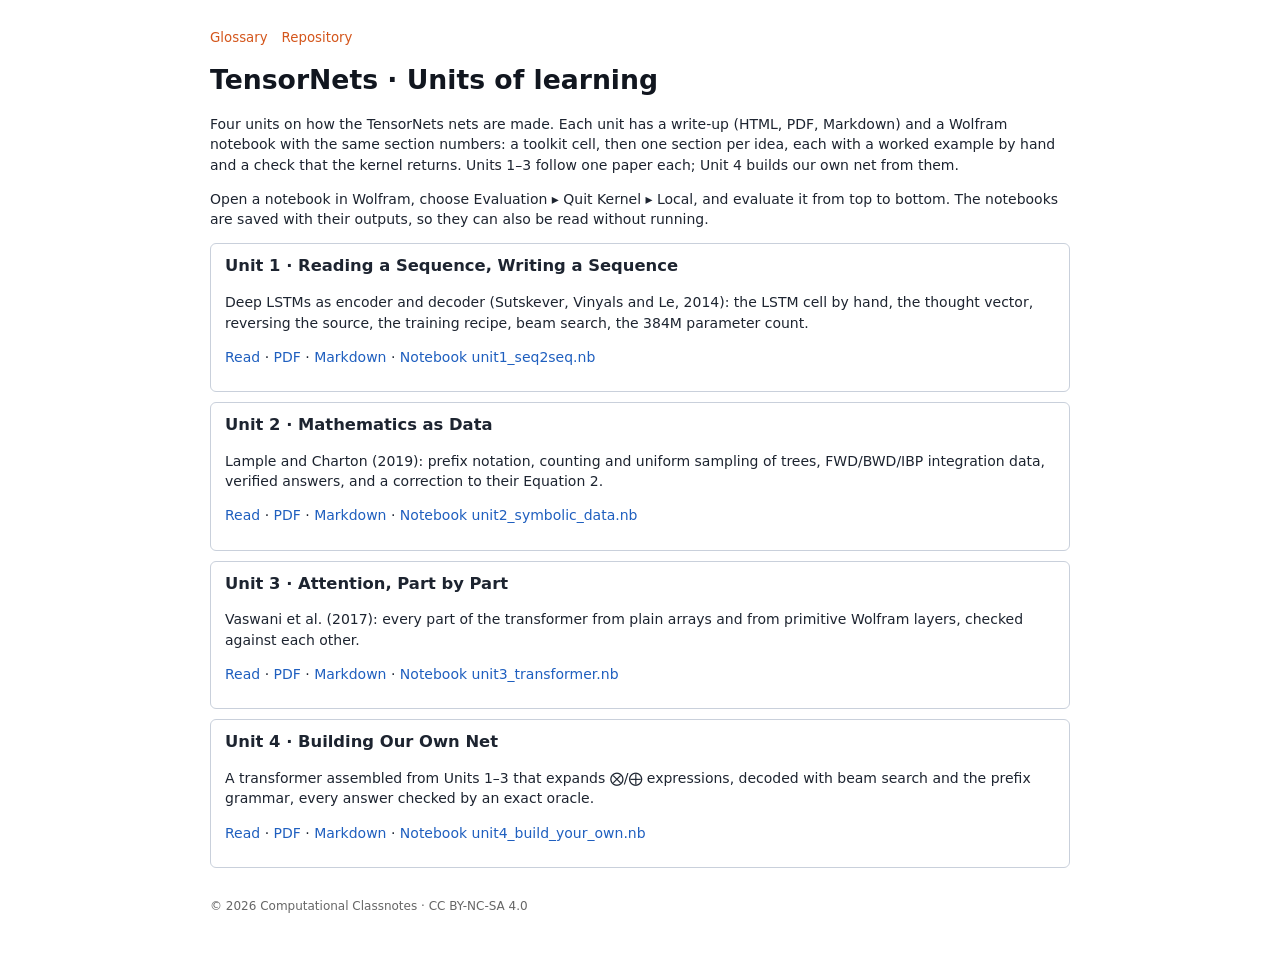
==== docs/units/index.html @ 023c6c26 "Units of learning 1-4: write-ups (md, HTML, PDF), notebooks with toolkit, worked-by-hand sections, n" ====
<!DOCTYPE html>
<html lang="en"><head><meta charset="utf-8"><meta name="viewport" content="width=device-width, initial-scale=1"><title>TensorNets · Units of learning — Computational Classnotes</title><style>@page { size: A4; margin: 20mm 18mm 22mm 18mm;
  @bottom-center { content: "© 2026 Computational Classnotes · CC BY-NC-SA 4.0"; } }
body { font-family: "DejaVu Sans", sans-serif; font-size: 10.5pt; line-height: 1.45; color: #1d2430; }
h1 { font-size: 20pt; margin: 0 0 4pt; color: #11161f; }
h2 { font-size: 13.5pt; margin: 18pt 0 6pt; padding-bottom: 3pt; border-bottom: 2px solid rgb(250,143,43); break-after: avoid; }
p, li { orphans: 3; widows: 3; }
code { font-family: "DejaVu Sans Mono", monospace; font-size: 9pt; }
table { border-collapse: collapse; width: 100%; font-size: 8.6pt; margin: 8pt 0; break-inside: auto; }
th, td { border: 1px solid #c9d0db; padding: 3pt 5pt; vertical-align: top; text-align: left; }
th { background: #eef1f6; }
tr { break-inside: avoid; }
img { max-width: 100%; max-height: 105mm; display: block; margin: 4pt auto; }
figure { margin: 6pt 0; }
figcaption { display: none; }
math { font-family: "Latin Modern Math", "STIX Two Math", serif; }
math[display="block"] { display: block; margin: 8pt 0; font-size: 11pt; }
a { color: #1f5fbf; text-decoration: none; }
hr { border: 0; border-top: 1px solid #c9d0db; margin: 16pt 0 8pt; }
table { break-inside: avoid; }
body{max-width:860px;margin:0 auto;padding:28px 22px 60px;background:#fff}
nav.wtop{font-size:10pt;margin-bottom:14px;display:flex;gap:14px;flex-wrap:wrap} nav.wtop a{color:rgb(212,86,28)}
dt{font-weight:bold;margin-top:10px} dd{margin:2px 0 6px 18px} dd .ex{color:#555} dd a{font-size:9pt}
.unit{border:1px solid #c9d0db;border-radius:6px;padding:10px 14px;margin:10px 0} .unit h3{margin:0 0 4px}</style></head><body><nav class="wtop"><a href="../glossary.html">Glossary</a><a href="https://github.com/lossofgenerality/tensor-algebra-nets">Repository</a></nav><h1>TensorNets · Units of learning</h1><p>Four units on how the TensorNets nets are made. Each unit has a write-up (HTML, PDF, Markdown) and a Wolfram notebook with the same section numbers: a toolkit cell, then one section per idea, each with a worked example by hand and a check that the kernel returns. Units 1–3 follow one paper each; Unit 4 builds our own net from them.</p><p>Open a notebook in Wolfram, choose Evaluation ▸ Quit Kernel ▸ Local, and evaluate it from top to bottom. The notebooks are saved with their outputs, so they can also be read without running.</p><div class="unit"><h3>Unit 1 · Reading a Sequence, Writing a Sequence</h3><p>Deep LSTMs as encoder and decoder (Sutskever, Vinyals and Le, 2014): the LSTM cell by hand, the thought vector, reversing the source, the training recipe, beam search, the 384M parameter count.</p><p><a href="01-seq2seq.html">Read</a> · <a href="01-seq2seq.pdf">PDF</a> · <a href="https://github.com/lossofgenerality/tensor-algebra-nets/blob/main/docs/units/01-seq2seq.md">Markdown</a> · <a href="https://github.com/lossofgenerality/tensor-algebra-nets/blob/main/unit1_seq2seq.nb">Notebook unit1_seq2seq.nb</a></p></div><div class="unit"><h3>Unit 2 · Mathematics as Data</h3><p>Lample and Charton (2019): prefix notation, counting and uniform sampling of trees, FWD/BWD/IBP integration data, verified answers, and a correction to their Equation 2.</p><p><a href="02-symbolic-data.html">Read</a> · <a href="02-symbolic-data.pdf">PDF</a> · <a href="https://github.com/lossofgenerality/tensor-algebra-nets/blob/main/docs/units/02-symbolic-data.md">Markdown</a> · <a href="https://github.com/lossofgenerality/tensor-algebra-nets/blob/main/unit2_symbolic_data.nb">Notebook unit2_symbolic_data.nb</a></p></div><div class="unit"><h3>Unit 3 · Attention, Part by Part</h3><p>Vaswani et al. (2017): every part of the transformer from plain arrays and from primitive Wolfram layers, checked against each other.</p><p><a href="03-transformer.html">Read</a> · <a href="03-transformer.pdf">PDF</a> · <a href="https://github.com/lossofgenerality/tensor-algebra-nets/blob/main/docs/units/03-transformer.md">Markdown</a> · <a href="https://github.com/lossofgenerality/tensor-algebra-nets/blob/main/unit3_transformer.nb">Notebook unit3_transformer.nb</a></p></div><div class="unit"><h3>Unit 4 · Building Our Own Net</h3><p>A transformer assembled from Units 1–3 that expands ⨂/⨁ expressions, decoded with beam search and the prefix grammar, every answer checked by an exact oracle.</p><p><a href="04-build-your-own.html">Read</a> · <a href="04-build-your-own.pdf">PDF</a> · <a href="https://github.com/lossofgenerality/tensor-algebra-nets/blob/main/docs/units/04-build-your-own.md">Markdown</a> · <a href="https://github.com/lossofgenerality/tensor-algebra-nets/blob/main/unit4_build_your_own.nb">Notebook unit4_build_your_own.nb</a></p></div><footer style="margin-top:30px;font-size:9pt;color:#666">© 2026 Computational Classnotes · CC BY-NC-SA 4.0</footer></body></html>
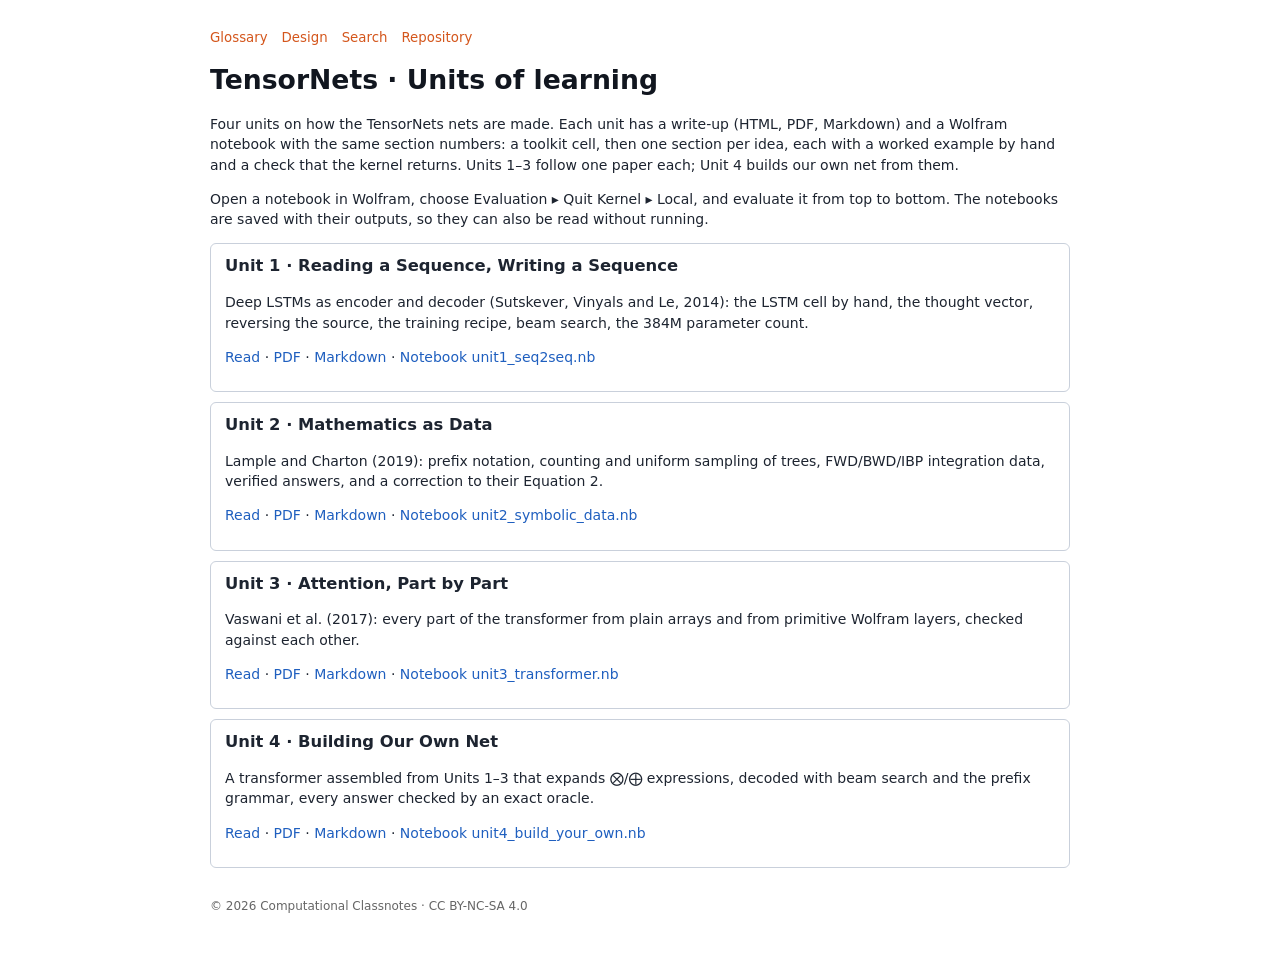
==== commit 77c67f1d: "Site structure as in the Laplacian repository: landing redirect, search page and index, design page," ====
--- a/docs/units/index.html
+++ b/docs/units/index.html
@@ -21,4 +21,4 @@
 body{max-width:860px;margin:0 auto;padding:28px 22px 60px;background:#fff}
 nav.wtop{font-size:10pt;margin-bottom:14px;display:flex;gap:14px;flex-wrap:wrap} nav.wtop a{color:rgb(212,86,28)}
 dt{font-weight:bold;margin-top:10px} dd{margin:2px 0 6px 18px} dd .ex{color:#555} dd a{font-size:9pt}
-.unit{border:1px solid #c9d0db;border-radius:6px;padding:10px 14px;margin:10px 0} .unit h3{margin:0 0 4px}</style></head><body><nav class="wtop"><a href="../glossary.html">Glossary</a><a href="https://github.com/lossofgenerality/tensor-algebra-nets">Repository</a></nav><h1>TensorNets · Units of learning</h1><p>Four units on how the TensorNets nets are made. Each unit has a write-up (HTML, PDF, Markdown) and a Wolfram notebook with the same section numbers: a toolkit cell, then one section per idea, each with a worked example by hand and a check that the kernel returns. Units 1–3 follow one paper each; Unit 4 builds our own net from them.</p><p>Open a notebook in Wolfram, choose Evaluation ▸ Quit Kernel ▸ Local, and evaluate it from top to bottom. The notebooks are saved with their outputs, so they can also be read without running.</p><div class="unit"><h3>Unit 1 · Reading a Sequence, Writing a Sequence</h3><p>Deep LSTMs as encoder and decoder (Sutskever, Vinyals and Le, 2014): the LSTM cell by hand, the thought vector, reversing the source, the training recipe, beam search, the 384M parameter count.</p><p><a href="01-seq2seq.html">Read</a> · <a href="01-seq2seq.pdf">PDF</a> · <a href="https://github.com/lossofgenerality/tensor-algebra-nets/blob/main/docs/units/01-seq2seq.md">Markdown</a> · <a href="https://github.com/lossofgenerality/tensor-algebra-nets/blob/main/unit1_seq2seq.nb">Notebook unit1_seq2seq.nb</a></p></div><div class="unit"><h3>Unit 2 · Mathematics as Data</h3><p>Lample and Charton (2019): prefix notation, counting and uniform sampling of trees, FWD/BWD/IBP integration data, verified answers, and a correction to their Equation 2.</p><p><a href="02-symbolic-data.html">Read</a> · <a href="02-symbolic-data.pdf">PDF</a> · <a href="https://github.com/lossofgenerality/tensor-algebra-nets/blob/main/docs/units/02-symbolic-data.md">Markdown</a> · <a href="https://github.com/lossofgenerality/tensor-algebra-nets/blob/main/unit2_symbolic_data.nb">Notebook unit2_symbolic_data.nb</a></p></div><div class="unit"><h3>Unit 3 · Attention, Part by Part</h3><p>Vaswani et al. (2017): every part of the transformer from plain arrays and from primitive Wolfram layers, checked against each other.</p><p><a href="03-transformer.html">Read</a> · <a href="03-transformer.pdf">PDF</a> · <a href="https://github.com/lossofgenerality/tensor-algebra-nets/blob/main/docs/units/03-transformer.md">Markdown</a> · <a href="https://github.com/lossofgenerality/tensor-algebra-nets/blob/main/unit3_transformer.nb">Notebook unit3_transformer.nb</a></p></div><div class="unit"><h3>Unit 4 · Building Our Own Net</h3><p>A transformer assembled from Units 1–3 that expands ⨂/⨁ expressions, decoded with beam search and the prefix grammar, every answer checked by an exact oracle.</p><p><a href="04-build-your-own.html">Read</a> · <a href="04-build-your-own.pdf">PDF</a> · <a href="https://github.com/lossofgenerality/tensor-algebra-nets/blob/main/docs/units/04-build-your-own.md">Markdown</a> · <a href="https://github.com/lossofgenerality/tensor-algebra-nets/blob/main/unit4_build_your_own.nb">Notebook unit4_build_your_own.nb</a></p></div><footer style="margin-top:30px;font-size:9pt;color:#666">© 2026 Computational Classnotes · CC BY-NC-SA 4.0</footer></body></html>
+.unit{border:1px solid #c9d0db;border-radius:6px;padding:10px 14px;margin:10px 0} .unit h3{margin:0 0 4px}</style></head><body><nav class="wtop"><a href="../glossary.html">Glossary</a><a href="../design.html">Design</a><a href="../../search.html">Search</a><a href="https://github.com/lossofgenerality/tensor-algebra-nets">Repository</a></nav><h1>TensorNets · Units of learning</h1><p>Four units on how the TensorNets nets are made. Each unit has a write-up (HTML, PDF, Markdown) and a Wolfram notebook with the same section numbers: a toolkit cell, then one section per idea, each with a worked example by hand and a check that the kernel returns. Units 1–3 follow one paper each; Unit 4 builds our own net from them.</p><p>Open a notebook in Wolfram, choose Evaluation ▸ Quit Kernel ▸ Local, and evaluate it from top to bottom. The notebooks are saved with their outputs, so they can also be read without running.</p><div class="unit"><h3>Unit 1 · Reading a Sequence, Writing a Sequence</h3><p>Deep LSTMs as encoder and decoder (Sutskever, Vinyals and Le, 2014): the LSTM cell by hand, the thought vector, reversing the source, the training recipe, beam search, the 384M parameter count.</p><p><a href="01-seq2seq.html">Read</a> · <a href="01-seq2seq.pdf">PDF</a> · <a href="https://github.com/lossofgenerality/tensor-algebra-nets/blob/main/docs/units/01-seq2seq.md">Markdown</a> · <a href="https://github.com/lossofgenerality/tensor-algebra-nets/blob/main/unit1_seq2seq.nb">Notebook unit1_seq2seq.nb</a></p></div><div class="unit"><h3>Unit 2 · Mathematics as Data</h3><p>Lample and Charton (2019): prefix notation, counting and uniform sampling of trees, FWD/BWD/IBP integration data, verified answers, and a correction to their Equation 2.</p><p><a href="02-symbolic-data.html">Read</a> · <a href="02-symbolic-data.pdf">PDF</a> · <a href="https://github.com/lossofgenerality/tensor-algebra-nets/blob/main/docs/units/02-symbolic-data.md">Markdown</a> · <a href="https://github.com/lossofgenerality/tensor-algebra-nets/blob/main/unit2_symbolic_data.nb">Notebook unit2_symbolic_data.nb</a></p></div><div class="unit"><h3>Unit 3 · Attention, Part by Part</h3><p>Vaswani et al. (2017): every part of the transformer from plain arrays and from primitive Wolfram layers, checked against each other.</p><p><a href="03-transformer.html">Read</a> · <a href="03-transformer.pdf">PDF</a> · <a href="https://github.com/lossofgenerality/tensor-algebra-nets/blob/main/docs/units/03-transformer.md">Markdown</a> · <a href="https://github.com/lossofgenerality/tensor-algebra-nets/blob/main/unit3_transformer.nb">Notebook unit3_transformer.nb</a></p></div><div class="unit"><h3>Unit 4 · Building Our Own Net</h3><p>A transformer assembled from Units 1–3 that expands ⨂/⨁ expressions, decoded with beam search and the prefix grammar, every answer checked by an exact oracle.</p><p><a href="04-build-your-own.html">Read</a> · <a href="04-build-your-own.pdf">PDF</a> · <a href="https://github.com/lossofgenerality/tensor-algebra-nets/blob/main/docs/units/04-build-your-own.md">Markdown</a> · <a href="https://github.com/lossofgenerality/tensor-algebra-nets/blob/main/unit4_build_your_own.nb">Notebook unit4_build_your_own.nb</a></p></div><footer style="margin-top:30px;font-size:9pt;color:#666">© 2026 Computational Classnotes · CC BY-NC-SA 4.0</footer></body></html>
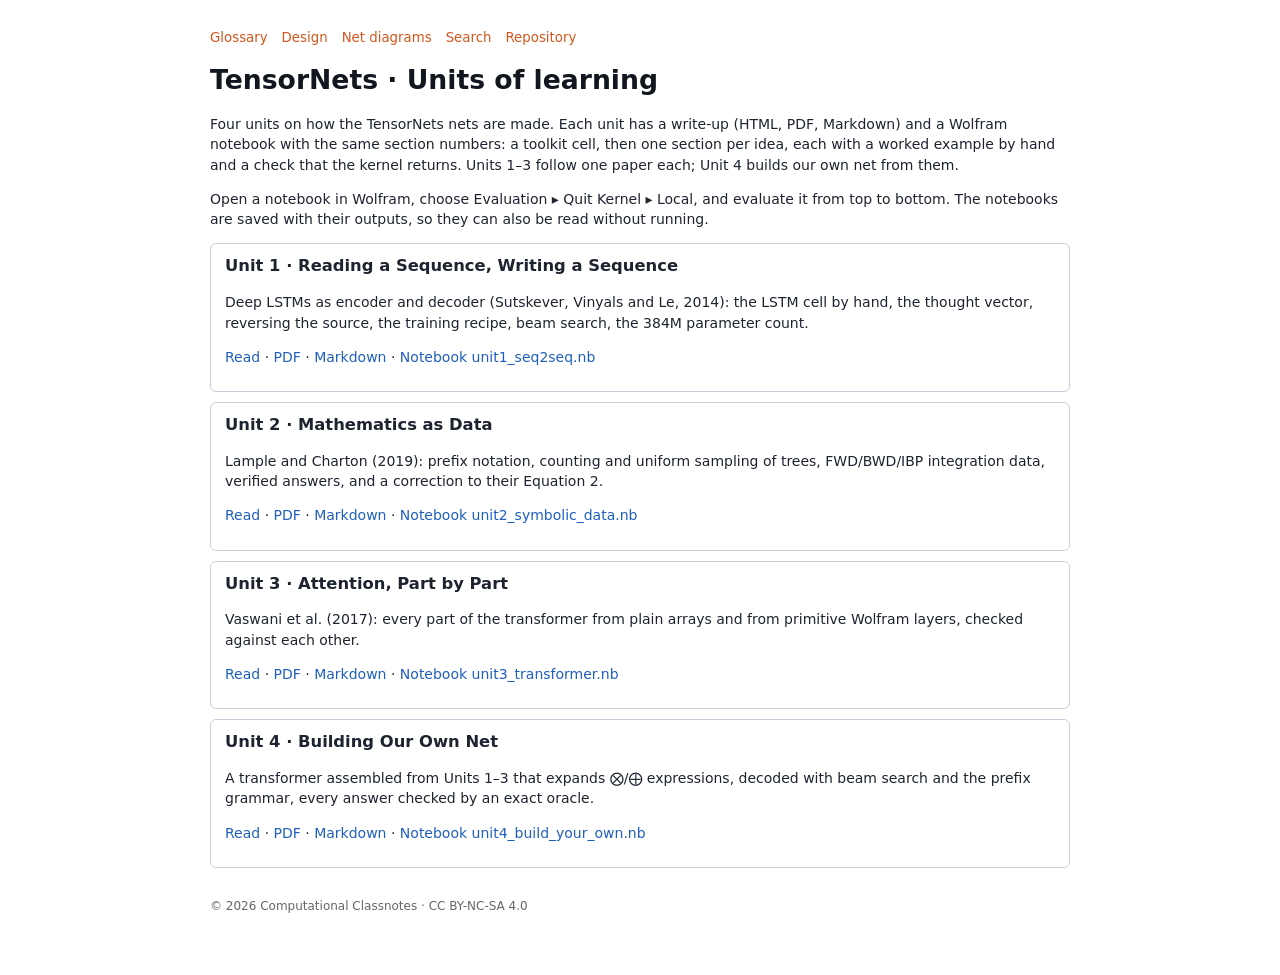
==== commit 321eabad: "Net diagrams: the CCN Net Diagrams editor, shown live from ccn-agent-free-form-language, with a link" ====
--- a/docs/units/index.html
+++ b/docs/units/index.html
@@ -21,4 +21,4 @@
 body{max-width:860px;margin:0 auto;padding:28px 22px 60px;background:#fff}
 nav.wtop{font-size:10pt;margin-bottom:14px;display:flex;gap:14px;flex-wrap:wrap} nav.wtop a{color:rgb(212,86,28)}
 dt{font-weight:bold;margin-top:10px} dd{margin:2px 0 6px 18px} dd .ex{color:#555} dd a{font-size:9pt}
-.unit{border:1px solid #c9d0db;border-radius:6px;padding:10px 14px;margin:10px 0} .unit h3{margin:0 0 4px}</style></head><body><nav class="wtop"><a href="../glossary.html">Glossary</a><a href="../design.html">Design</a><a href="../../search.html">Search</a><a href="https://github.com/lossofgenerality/tensor-algebra-nets">Repository</a></nav><h1>TensorNets · Units of learning</h1><p>Four units on how the TensorNets nets are made. Each unit has a write-up (HTML, PDF, Markdown) and a Wolfram notebook with the same section numbers: a toolkit cell, then one section per idea, each with a worked example by hand and a check that the kernel returns. Units 1–3 follow one paper each; Unit 4 builds our own net from them.</p><p>Open a notebook in Wolfram, choose Evaluation ▸ Quit Kernel ▸ Local, and evaluate it from top to bottom. The notebooks are saved with their outputs, so they can also be read without running.</p><div class="unit"><h3>Unit 1 · Reading a Sequence, Writing a Sequence</h3><p>Deep LSTMs as encoder and decoder (Sutskever, Vinyals and Le, 2014): the LSTM cell by hand, the thought vector, reversing the source, the training recipe, beam search, the 384M parameter count.</p><p><a href="01-seq2seq.html">Read</a> · <a href="01-seq2seq.pdf">PDF</a> · <a href="https://github.com/lossofgenerality/tensor-algebra-nets/blob/main/docs/units/01-seq2seq.md">Markdown</a> · <a href="https://github.com/lossofgenerality/tensor-algebra-nets/blob/main/unit1_seq2seq.nb">Notebook unit1_seq2seq.nb</a></p></div><div class="unit"><h3>Unit 2 · Mathematics as Data</h3><p>Lample and Charton (2019): prefix notation, counting and uniform sampling of trees, FWD/BWD/IBP integration data, verified answers, and a correction to their Equation 2.</p><p><a href="02-symbolic-data.html">Read</a> · <a href="02-symbolic-data.pdf">PDF</a> · <a href="https://github.com/lossofgenerality/tensor-algebra-nets/blob/main/docs/units/02-symbolic-data.md">Markdown</a> · <a href="https://github.com/lossofgenerality/tensor-algebra-nets/blob/main/unit2_symbolic_data.nb">Notebook unit2_symbolic_data.nb</a></p></div><div class="unit"><h3>Unit 3 · Attention, Part by Part</h3><p>Vaswani et al. (2017): every part of the transformer from plain arrays and from primitive Wolfram layers, checked against each other.</p><p><a href="03-transformer.html">Read</a> · <a href="03-transformer.pdf">PDF</a> · <a href="https://github.com/lossofgenerality/tensor-algebra-nets/blob/main/docs/units/03-transformer.md">Markdown</a> · <a href="https://github.com/lossofgenerality/tensor-algebra-nets/blob/main/unit3_transformer.nb">Notebook unit3_transformer.nb</a></p></div><div class="unit"><h3>Unit 4 · Building Our Own Net</h3><p>A transformer assembled from Units 1–3 that expands ⨂/⨁ expressions, decoded with beam search and the prefix grammar, every answer checked by an exact oracle.</p><p><a href="04-build-your-own.html">Read</a> · <a href="04-build-your-own.pdf">PDF</a> · <a href="https://github.com/lossofgenerality/tensor-algebra-nets/blob/main/docs/units/04-build-your-own.md">Markdown</a> · <a href="https://github.com/lossofgenerality/tensor-algebra-nets/blob/main/unit4_build_your_own.nb">Notebook unit4_build_your_own.nb</a></p></div><footer style="margin-top:30px;font-size:9pt;color:#666">© 2026 Computational Classnotes · CC BY-NC-SA 4.0</footer></body></html>
+.unit{border:1px solid #c9d0db;border-radius:6px;padding:10px 14px;margin:10px 0} .unit h3{margin:0 0 4px}</style></head><body><nav class="wtop"><a href="../glossary.html">Glossary</a><a href="../design.html">Design</a><a href="../net-diagrams.html">Net diagrams</a><a href="../../search.html">Search</a><a href="https://github.com/lossofgenerality/tensor-algebra-nets">Repository</a></nav><h1>TensorNets · Units of learning</h1><p>Four units on how the TensorNets nets are made. Each unit has a write-up (HTML, PDF, Markdown) and a Wolfram notebook with the same section numbers: a toolkit cell, then one section per idea, each with a worked example by hand and a check that the kernel returns. Units 1–3 follow one paper each; Unit 4 builds our own net from them.</p><p>Open a notebook in Wolfram, choose Evaluation ▸ Quit Kernel ▸ Local, and evaluate it from top to bottom. The notebooks are saved with their outputs, so they can also be read without running.</p><div class="unit"><h3>Unit 1 · Reading a Sequence, Writing a Sequence</h3><p>Deep LSTMs as encoder and decoder (Sutskever, Vinyals and Le, 2014): the LSTM cell by hand, the thought vector, reversing the source, the training recipe, beam search, the 384M parameter count.</p><p><a href="01-seq2seq.html">Read</a> · <a href="01-seq2seq.pdf">PDF</a> · <a href="https://github.com/lossofgenerality/tensor-algebra-nets/blob/main/docs/units/01-seq2seq.md">Markdown</a> · <a href="https://github.com/lossofgenerality/tensor-algebra-nets/blob/main/unit1_seq2seq.nb">Notebook unit1_seq2seq.nb</a></p></div><div class="unit"><h3>Unit 2 · Mathematics as Data</h3><p>Lample and Charton (2019): prefix notation, counting and uniform sampling of trees, FWD/BWD/IBP integration data, verified answers, and a correction to their Equation 2.</p><p><a href="02-symbolic-data.html">Read</a> · <a href="02-symbolic-data.pdf">PDF</a> · <a href="https://github.com/lossofgenerality/tensor-algebra-nets/blob/main/docs/units/02-symbolic-data.md">Markdown</a> · <a href="https://github.com/lossofgenerality/tensor-algebra-nets/blob/main/unit2_symbolic_data.nb">Notebook unit2_symbolic_data.nb</a></p></div><div class="unit"><h3>Unit 3 · Attention, Part by Part</h3><p>Vaswani et al. (2017): every part of the transformer from plain arrays and from primitive Wolfram layers, checked against each other.</p><p><a href="03-transformer.html">Read</a> · <a href="03-transformer.pdf">PDF</a> · <a href="https://github.com/lossofgenerality/tensor-algebra-nets/blob/main/docs/units/03-transformer.md">Markdown</a> · <a href="https://github.com/lossofgenerality/tensor-algebra-nets/blob/main/unit3_transformer.nb">Notebook unit3_transformer.nb</a></p></div><div class="unit"><h3>Unit 4 · Building Our Own Net</h3><p>A transformer assembled from Units 1–3 that expands ⨂/⨁ expressions, decoded with beam search and the prefix grammar, every answer checked by an exact oracle.</p><p><a href="04-build-your-own.html">Read</a> · <a href="04-build-your-own.pdf">PDF</a> · <a href="https://github.com/lossofgenerality/tensor-algebra-nets/blob/main/docs/units/04-build-your-own.md">Markdown</a> · <a href="https://github.com/lossofgenerality/tensor-algebra-nets/blob/main/unit4_build_your_own.nb">Notebook unit4_build_your_own.nb</a></p></div><footer style="margin-top:30px;font-size:9pt;color:#666">© 2026 Computational Classnotes · CC BY-NC-SA 4.0</footer></body></html>
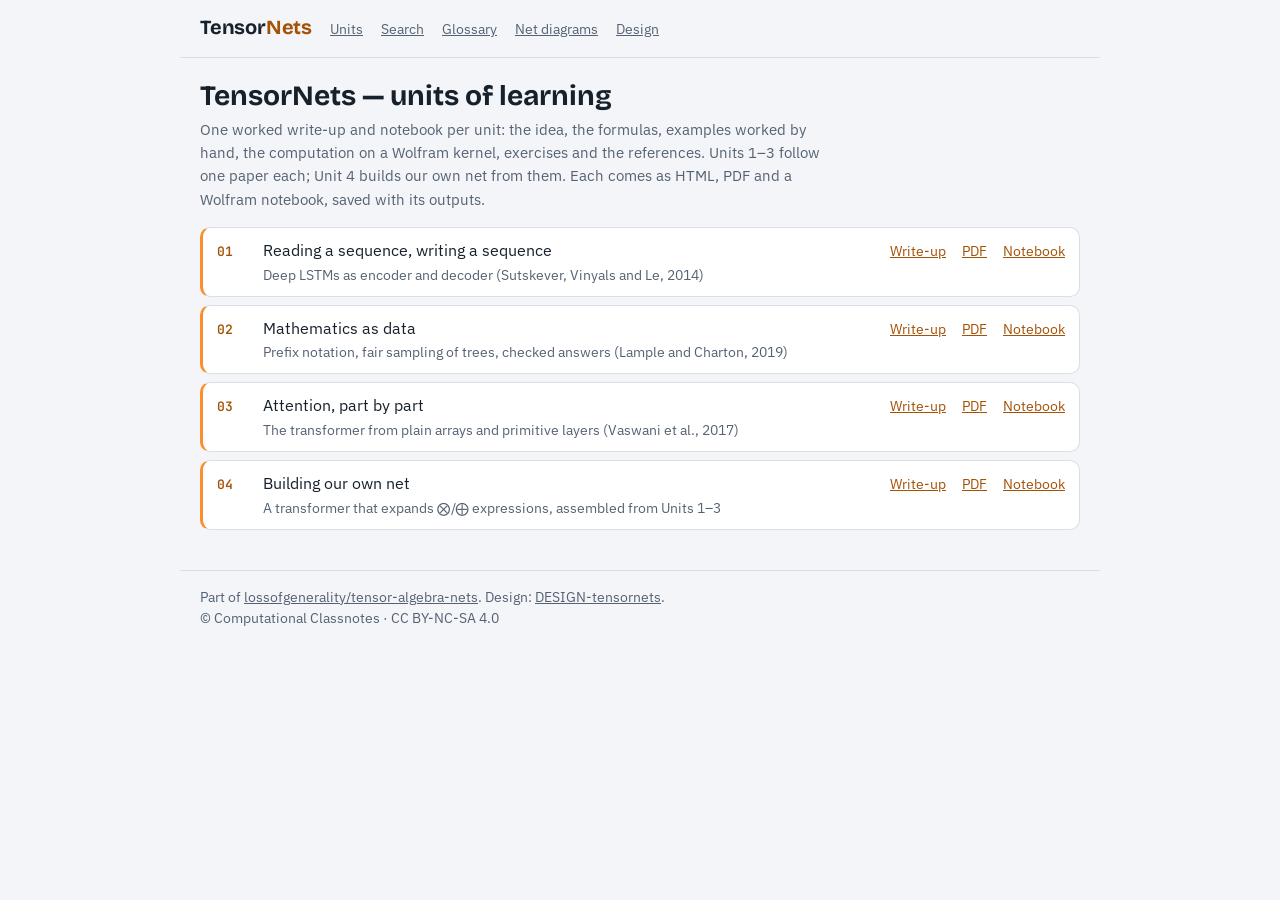
==== commit 8dd4ebbe: "Site pages in the Laplacian style: CCN tokens, top bar, numbered unit list, glossary cards with sect" ====
--- a/docs/units/index.html
+++ b/docs/units/index.html
@@ -1,24 +1,25 @@
 <!DOCTYPE html>
-<html lang="en"><head><meta charset="utf-8"><meta name="viewport" content="width=device-width, initial-scale=1"><title>TensorNets · Units of learning — Computational Classnotes</title><style>@page { size: A4; margin: 20mm 18mm 22mm 18mm;
-  @bottom-center { content: "© 2026 Computational Classnotes · CC BY-NC-SA 4.0"; } }
-body { font-family: "DejaVu Sans", sans-serif; font-size: 10.5pt; line-height: 1.45; color: #1d2430; }
-h1 { font-size: 20pt; margin: 0 0 4pt; color: #11161f; }
-h2 { font-size: 13.5pt; margin: 18pt 0 6pt; padding-bottom: 3pt; border-bottom: 2px solid rgb(250,143,43); break-after: avoid; }
-p, li { orphans: 3; widows: 3; }
-code { font-family: "DejaVu Sans Mono", monospace; font-size: 9pt; }
-table { border-collapse: collapse; width: 100%; font-size: 8.6pt; margin: 8pt 0; break-inside: auto; }
-th, td { border: 1px solid #c9d0db; padding: 3pt 5pt; vertical-align: top; text-align: left; }
-th { background: #eef1f6; }
-tr { break-inside: avoid; }
-img { max-width: 100%; max-height: 105mm; display: block; margin: 4pt auto; }
-figure { margin: 6pt 0; }
-figcaption { display: none; }
-math { font-family: "Latin Modern Math", "STIX Two Math", serif; }
-math[display="block"] { display: block; margin: 8pt 0; font-size: 11pt; }
-a { color: #1f5fbf; text-decoration: none; }
-hr { border: 0; border-top: 1px solid #c9d0db; margin: 16pt 0 8pt; }
-table { break-inside: avoid; }
-body{max-width:860px;margin:0 auto;padding:28px 22px 60px;background:#fff}
-nav.wtop{font-size:10pt;margin-bottom:14px;display:flex;gap:14px;flex-wrap:wrap} nav.wtop a{color:rgb(212,86,28)}
-dt{font-weight:bold;margin-top:10px} dd{margin:2px 0 6px 18px} dd .ex{color:#555} dd a{font-size:9pt}
-.unit{border:1px solid #c9d0db;border-radius:6px;padding:10px 14px;margin:10px 0} .unit h3{margin:0 0 4px}</style></head><body><nav class="wtop"><a href="../glossary.html">Glossary</a><a href="../design.html">Design</a><a href="../net-diagrams.html">Net diagrams</a><a href="../../search.html">Search</a><a href="https://github.com/lossofgenerality/tensor-algebra-nets">Repository</a></nav><h1>TensorNets · Units of learning</h1><p>Four units on how the TensorNets nets are made. Each unit has a write-up (HTML, PDF, Markdown) and a Wolfram notebook with the same section numbers: a toolkit cell, then one section per idea, each with a worked example by hand and a check that the kernel returns. Units 1–3 follow one paper each; Unit 4 builds our own net from them.</p><p>Open a notebook in Wolfram, choose Evaluation ▸ Quit Kernel ▸ Local, and evaluate it from top to bottom. The notebooks are saved with their outputs, so they can also be read without running.</p><div class="unit"><h3>Unit 1 · Reading a Sequence, Writing a Sequence</h3><p>Deep LSTMs as encoder and decoder (Sutskever, Vinyals and Le, 2014): the LSTM cell by hand, the thought vector, reversing the source, the training recipe, beam search, the 384M parameter count.</p><p><a href="01-seq2seq.html">Read</a> · <a href="01-seq2seq.pdf">PDF</a> · <a href="https://github.com/lossofgenerality/tensor-algebra-nets/blob/main/docs/units/01-seq2seq.md">Markdown</a> · <a href="https://github.com/lossofgenerality/tensor-algebra-nets/blob/main/unit1_seq2seq.nb">Notebook unit1_seq2seq.nb</a></p></div><div class="unit"><h3>Unit 2 · Mathematics as Data</h3><p>Lample and Charton (2019): prefix notation, counting and uniform sampling of trees, FWD/BWD/IBP integration data, verified answers, and a correction to their Equation 2.</p><p><a href="02-symbolic-data.html">Read</a> · <a href="02-symbolic-data.pdf">PDF</a> · <a href="https://github.com/lossofgenerality/tensor-algebra-nets/blob/main/docs/units/02-symbolic-data.md">Markdown</a> · <a href="https://github.com/lossofgenerality/tensor-algebra-nets/blob/main/unit2_symbolic_data.nb">Notebook unit2_symbolic_data.nb</a></p></div><div class="unit"><h3>Unit 3 · Attention, Part by Part</h3><p>Vaswani et al. (2017): every part of the transformer from plain arrays and from primitive Wolfram layers, checked against each other.</p><p><a href="03-transformer.html">Read</a> · <a href="03-transformer.pdf">PDF</a> · <a href="https://github.com/lossofgenerality/tensor-algebra-nets/blob/main/docs/units/03-transformer.md">Markdown</a> · <a href="https://github.com/lossofgenerality/tensor-algebra-nets/blob/main/unit3_transformer.nb">Notebook unit3_transformer.nb</a></p></div><div class="unit"><h3>Unit 4 · Building Our Own Net</h3><p>A transformer assembled from Units 1–3 that expands ⨂/⨁ expressions, decoded with beam search and the prefix grammar, every answer checked by an exact oracle.</p><p><a href="04-build-your-own.html">Read</a> · <a href="04-build-your-own.pdf">PDF</a> · <a href="https://github.com/lossofgenerality/tensor-algebra-nets/blob/main/docs/units/04-build-your-own.md">Markdown</a> · <a href="https://github.com/lossofgenerality/tensor-algebra-nets/blob/main/unit4_build_your_own.nb">Notebook unit4_build_your_own.nb</a></p></div><footer style="margin-top:30px;font-size:9pt;color:#666">© 2026 Computational Classnotes · CC BY-NC-SA 4.0</footer></body></html>
+<html lang="en"><head><meta charset="utf-8"><meta name="viewport" content="width=device-width, initial-scale=1">
+<title>TensorNets — units of learning · Computational Classnotes</title>
+<link rel="stylesheet" href="../../brand/ccn-tokens.css">
+<style>
+*{box-sizing:border-box} body{margin:0;background:var(--ccn-page);color:var(--ccn-ink);font:16px/1.55 var(--ccn-f-body)}
+.top{display:flex;flex-wrap:wrap;gap:6px 18px;align-items:baseline;max-width:920px;margin:0 auto;padding:16px 20px;border-bottom:1px solid var(--ccn-line)}
+.wm{font:700 20px/1.1 var(--ccn-f-display);letter-spacing:-.01em;white-space:nowrap;color:inherit;text-decoration:none} .wm b{color:var(--ccn-orange-ink)}
+.top a.l{color:var(--ccn-soft);font-size:14px} .top a.l:first-of-type{margin-left:auto}
+main{max-width:920px;margin:0 auto;padding:22px 20px 40px}
+h1{font:700 clamp(24px,2.4vw,28px)/1.15 var(--ccn-f-display);margin:0 0 6px} .lede{color:var(--ccn-soft);font-size:15px;margin:0 0 16px;max-width:72ch}
+footer{max-width:920px;margin:0 auto;padding:16px 20px 40px;color:var(--ccn-soft);font-size:13.5px;border-top:1px solid var(--ccn-line)} footer a{color:inherit}
+
+ol{list-style:none;margin:0;padding:0;display:grid;gap:8px}
+li{display:grid;grid-template-columns:34px 1fr auto;gap:12px;align-items:baseline;padding:10px 14px;background:var(--ccn-panel);border:1px solid var(--ccn-line);border-radius:10px}
+li.on{border-left:3px solid var(--ccn-orange)}
+.n{font:600 13px var(--ccn-f-mono);color:var(--ccn-soft)} li.on .n{color:var(--ccn-orange-ink)}
+.t small{display:block;color:var(--ccn-soft);font-size:13.5px;margin-top:2px}
+.l a{color:var(--ccn-orange-ink);margin-left:12px;font-size:14px}
+@media (max-width:640px){li{grid-template-columns:28px 1fr} .l{grid-column:2} .l a:first-child{margin-left:0}}
+</style></head><body>
+<div class="top"><a class="wm" href="../../docs/units/index.html">Tensor<b>Nets</b></a><a class="l" href="../../docs/units/index.html">Units</a><a class="l" href="../../search.html">Search</a><a class="l" href="../../docs/glossary.html">Glossary</a><a class="l" href="../../docs/net-diagrams.html">Net diagrams</a><a class="l" href="../../docs/design.html">Design</a></div>
+<main><h1>TensorNets — units of learning</h1><p class="lede">One worked write-up and notebook per unit: the idea, the formulas, examples worked by hand, the computation on a Wolfram kernel, exercises and the references. Units 1–3 follow one paper each; Unit 4 builds our own net from them. Each comes as HTML, PDF and a Wolfram notebook, saved with its outputs.</p><ol><li class="on"><span class="n">01</span><span class="t">Reading a sequence, writing a sequence<small>Deep LSTMs as encoder and decoder (Sutskever, Vinyals and Le, 2014)</small></span><span class="l"><a href="01-seq2seq.html">Write-up</a> <a href="01-seq2seq.pdf">PDF</a> <a href="../../unit1_seq2seq.nb" download>Notebook</a></span></li><li class="on"><span class="n">02</span><span class="t">Mathematics as data<small>Prefix notation, fair sampling of trees, checked answers (Lample and Charton, 2019)</small></span><span class="l"><a href="02-symbolic-data.html">Write-up</a> <a href="02-symbolic-data.pdf">PDF</a> <a href="../../unit2_symbolic_data.nb" download>Notebook</a></span></li><li class="on"><span class="n">03</span><span class="t">Attention, part by part<small>The transformer from plain arrays and primitive layers (Vaswani et al., 2017)</small></span><span class="l"><a href="03-transformer.html">Write-up</a> <a href="03-transformer.pdf">PDF</a> <a href="../../unit3_transformer.nb" download>Notebook</a></span></li><li class="on"><span class="n">04</span><span class="t">Building our own net<small>A transformer that expands ⨂/⨁ expressions, assembled from Units 1–3</small></span><span class="l"><a href="04-build-your-own.html">Write-up</a> <a href="04-build-your-own.pdf">PDF</a> <a href="../../unit4_build_your_own.nb" download>Notebook</a></span></li></ol></main>
+<footer>Part of <a href="https://github.com/lossofgenerality/tensor-algebra-nets">lossofgenerality/tensor-algebra-nets</a>. Design: <a href="../design.html">DESIGN-tensornets</a>.<br>© Computational Classnotes · CC BY-NC-SA 4.0</footer>
+</body></html>
--- a/brand/ccn-tokens.css
+++ b/brand/ccn-tokens.css
@@ -0,0 +1,48 @@
+/* CCN design tokens v1 — Computational Classnotes. © Computational Classnotes · CC BY-NC-SA 4.0
+   One file for every CCN web page. Light and dark come from one declaration via light-dark(). */
+@font-face { font-family: "Bricolage Grotesque"; font-weight: 400; font-display: swap; src: url(fonts/bricolage-grotesque-latin-400-normal.woff2) format("woff2"); }
+@font-face { font-family: "Bricolage Grotesque"; font-weight: 700; font-display: swap; src: url(fonts/bricolage-grotesque-latin-700-normal.woff2) format("woff2"); }
+@font-face { font-family: "IBM Plex Sans"; font-weight: 400; font-display: swap; src: url(fonts/ibm-plex-sans-latin-400-normal.woff2) format("woff2"); }
+@font-face { font-family: "IBM Plex Sans"; font-weight: 400; font-style: italic; font-display: swap; src: url(fonts/ibm-plex-sans-latin-400-italic.woff2) format("woff2"); }
+@font-face { font-family: "IBM Plex Sans"; font-weight: 500; font-display: swap; src: url(fonts/ibm-plex-sans-latin-500-normal.woff2) format("woff2"); }
+@font-face { font-family: "IBM Plex Sans"; font-weight: 600; font-display: swap; src: url(fonts/ibm-plex-sans-latin-600-normal.woff2) format("woff2"); }
+@font-face { font-family: "JetBrains Mono"; font-weight: 400; font-display: swap; src: url(fonts/jetbrains-mono-latin-400-normal.woff2) format("woff2"); }
+@font-face { font-family: "JetBrains Mono"; font-weight: 600; font-display: swap; src: url(fonts/jetbrains-mono-latin-600-normal.woff2) format("woff2"); }
+
+:root {
+  color-scheme: light dark;
+  /* brand */
+  --ccn-orange: #fa8f2b;                              /* RGB(0.98, 0.56, 0.17): fills, highlights, marks on dark */
+  --ccn-orange-ink: light-dark(#a35206, #ffb26b);     /* text, links, thin lines (5.57:1 on white, 10.5:1 on dark) */
+  --ccn-orange-mark: light-dark(#d4701a, #fa8f2b);    /* chart lines and icons (≥ 3:1) */
+  --ccn-orange-tint: light-dark(#fff3e6, #2a1d10);    /* callouts, active tab, selection */
+  --ccn-blue: light-dark(#2e5cc7, #6f97ff);           /* RGB(0.18, 0.36, 0.78): negative values, the cold end */
+  /* neutrals */
+  --ccn-page: light-dark(#f3f5f8, #0e131a);
+  --ccn-panel: light-dark(#ffffff, #151c25);
+  --ccn-code: light-dark(#f6f7f9, #0b1016);
+  --ccn-ink: light-dark(#17202b, #e5eaf0);
+  --ccn-soft: light-dark(#566273, #9aa7b6);
+  --ccn-line: light-dark(#d9dfe7, #263241);
+  --ccn-zero: light-dark(#f4f4f4, #2a313a);           /* the middle of the diverging scale */
+  /* semantic */
+  --ccn-good: light-dark(#1f7a3a, #6fd68f);
+  --ccn-bad: light-dark(#b3261e, #ff8a80);
+  --ccn-caution: light-dark(#8a6d0b, #e8c35a);
+  /* categorical data series, in order */
+  --ccn-c1: var(--ccn-orange-mark); --ccn-c2: var(--ccn-blue); --ccn-c3: light-dark(#177373, #5fc4c4);
+  --ccn-c4: light-dark(#7a4bb0, #c9a6ff); --ccn-c5: light-dark(#566273, #9aa7b6); --ccn-c6: light-dark(#8a6d0b, #e8c35a);
+  /* type */
+  --ccn-f-display: "Bricolage Grotesque", "Segoe UI", system-ui, sans-serif;
+  --ccn-f-body: "IBM Plex Sans", "Segoe UI", system-ui, sans-serif;
+  --ccn-f-mono: "JetBrains Mono", ui-monospace, "SFMono-Regular", Menlo, monospace;
+  --ccn-t-xs: 12px; --ccn-t-sm: 13.5px; --ccn-t-base: 16px; --ccn-t-lg: 20px; --ccn-t-xl: clamp(26px, 3.4vw, 36px); --ccn-t-2xl: clamp(30px, 4.4vw, 48px);
+  /* space, shape, motion */
+  --ccn-s1: 4px; --ccn-s2: 8px; --ccn-s3: 12px; --ccn-s4: 16px; --ccn-s5: 24px; --ccn-s6: 32px; --ccn-s7: 48px;
+  --ccn-r-sm: 6px; --ccn-r: 10px; --ccn-r-pill: 999px;
+  --ccn-measure: 72ch; --ccn-page-max: 1240px;
+  --ccn-ease: cubic-bezier(.2, .7, .2, 1); --ccn-fast: 120ms; --ccn-slow: 240ms;
+}
+:root[data-theme=light] { color-scheme: light; }
+:root[data-theme=dark] { color-scheme: dark; }
+@media (prefers-reduced-motion: reduce) { :root { --ccn-fast: 0ms; --ccn-slow: 0ms; } }
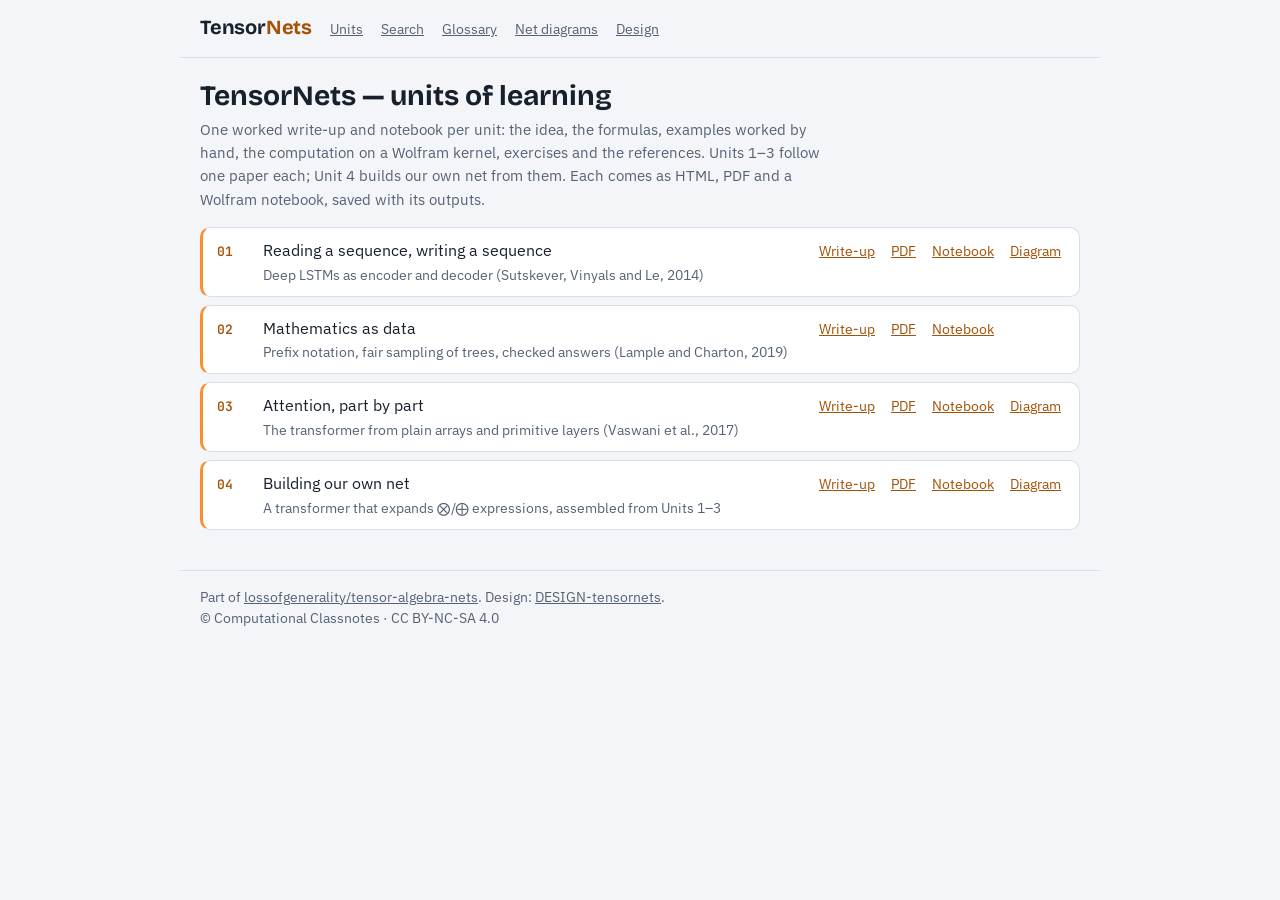
==== commit 29c15a28: "Units list and write-ups: a Diagram link beside the notebook, opening each unit's net in the CCN Net" ====
--- a/docs/units/index.html
+++ b/docs/units/index.html
@@ -16,10 +16,10 @@
 li.on{border-left:3px solid var(--ccn-orange)}
 .n{font:600 13px var(--ccn-f-mono);color:var(--ccn-soft)} li.on .n{color:var(--ccn-orange-ink)}
 .t small{display:block;color:var(--ccn-soft);font-size:13.5px;margin-top:2px}
-.l a{color:var(--ccn-orange-ink);margin-left:12px;font-size:14px}
-@media (max-width:640px){li{grid-template-columns:28px 1fr} .l{grid-column:2} .l a:first-child{margin-left:0}}
+li .l{min-width:246px} .l a{color:var(--ccn-orange-ink);margin-left:12px;font-size:14px} li .l a:first-child{margin-left:0}
+@media (max-width:640px){li{grid-template-columns:28px 1fr} li .l{grid-column:2;min-width:0} .l a:first-child{margin-left:0}}
 </style></head><body>
 <div class="top"><a class="wm" href="../../docs/units/index.html">Tensor<b>Nets</b></a><a class="l" href="../../docs/units/index.html">Units</a><a class="l" href="../../search.html">Search</a><a class="l" href="../../docs/glossary.html">Glossary</a><a class="l" href="../../docs/net-diagrams.html">Net diagrams</a><a class="l" href="../../docs/design.html">Design</a></div>
-<main><h1>TensorNets — units of learning</h1><p class="lede">One worked write-up and notebook per unit: the idea, the formulas, examples worked by hand, the computation on a Wolfram kernel, exercises and the references. Units 1–3 follow one paper each; Unit 4 builds our own net from them. Each comes as HTML, PDF and a Wolfram notebook, saved with its outputs.</p><ol><li class="on"><span class="n">01</span><span class="t">Reading a sequence, writing a sequence<small>Deep LSTMs as encoder and decoder (Sutskever, Vinyals and Le, 2014)</small></span><span class="l"><a href="01-seq2seq.html">Write-up</a> <a href="01-seq2seq.pdf">PDF</a> <a href="../../unit1_seq2seq.nb" download>Notebook</a></span></li><li class="on"><span class="n">02</span><span class="t">Mathematics as data<small>Prefix notation, fair sampling of trees, checked answers (Lample and Charton, 2019)</small></span><span class="l"><a href="02-symbolic-data.html">Write-up</a> <a href="02-symbolic-data.pdf">PDF</a> <a href="../../unit2_symbolic_data.nb" download>Notebook</a></span></li><li class="on"><span class="n">03</span><span class="t">Attention, part by part<small>The transformer from plain arrays and primitive layers (Vaswani et al., 2017)</small></span><span class="l"><a href="03-transformer.html">Write-up</a> <a href="03-transformer.pdf">PDF</a> <a href="../../unit3_transformer.nb" download>Notebook</a></span></li><li class="on"><span class="n">04</span><span class="t">Building our own net<small>A transformer that expands ⨂/⨁ expressions, assembled from Units 1–3</small></span><span class="l"><a href="04-build-your-own.html">Write-up</a> <a href="04-build-your-own.pdf">PDF</a> <a href="../../unit4_build_your_own.nb" download>Notebook</a></span></li></ol></main>
+<main><h1>TensorNets — units of learning</h1><p class="lede">One worked write-up and notebook per unit: the idea, the formulas, examples worked by hand, the computation on a Wolfram kernel, exercises and the references. Units 1–3 follow one paper each; Unit 4 builds our own net from them. Each comes as HTML, PDF and a Wolfram notebook, saved with its outputs.</p><ol><li class="on"><span class="n">01</span><span class="t">Reading a sequence, writing a sequence<small>Deep LSTMs as encoder and decoder (Sutskever, Vinyals and Le, 2014)</small></span><span class="l"><a href="01-seq2seq.html">Write-up</a> <a href="01-seq2seq.pdf">PDF</a> <a href="../../unit1_seq2seq.nb" download>Notebook</a> <a href="https://lossofgenerality.github.io/ccn-nets/editor/net-diagram-editor.html?example=seq2seq">Diagram</a></span></li><li class="on"><span class="n">02</span><span class="t">Mathematics as data<small>Prefix notation, fair sampling of trees, checked answers (Lample and Charton, 2019)</small></span><span class="l"><a href="02-symbolic-data.html">Write-up</a> <a href="02-symbolic-data.pdf">PDF</a> <a href="../../unit2_symbolic_data.nb" download>Notebook</a></span></li><li class="on"><span class="n">03</span><span class="t">Attention, part by part<small>The transformer from plain arrays and primitive layers (Vaswani et al., 2017)</small></span><span class="l"><a href="03-transformer.html">Write-up</a> <a href="03-transformer.pdf">PDF</a> <a href="../../unit3_transformer.nb" download>Notebook</a> <a href="https://lossofgenerality.github.io/ccn-nets/editor/net-diagram-editor.html?example=transformer">Diagram</a></span></li><li class="on"><span class="n">04</span><span class="t">Building our own net<small>A transformer that expands ⨂/⨁ expressions, assembled from Units 1–3</small></span><span class="l"><a href="04-build-your-own.html">Write-up</a> <a href="04-build-your-own.pdf">PDF</a> <a href="../../unit4_build_your_own.nb" download>Notebook</a> <a href="https://lossofgenerality.github.io/ccn-nets/editor/net-diagram-editor.html?example=ownet">Diagram</a></span></li></ol></main>
 <footer>Part of <a href="https://github.com/lossofgenerality/tensor-algebra-nets">lossofgenerality/tensor-algebra-nets</a>. Design: <a href="../design.html">DESIGN-tensornets</a>.<br>© Computational Classnotes · CC BY-NC-SA 4.0</footer>
 </body></html>
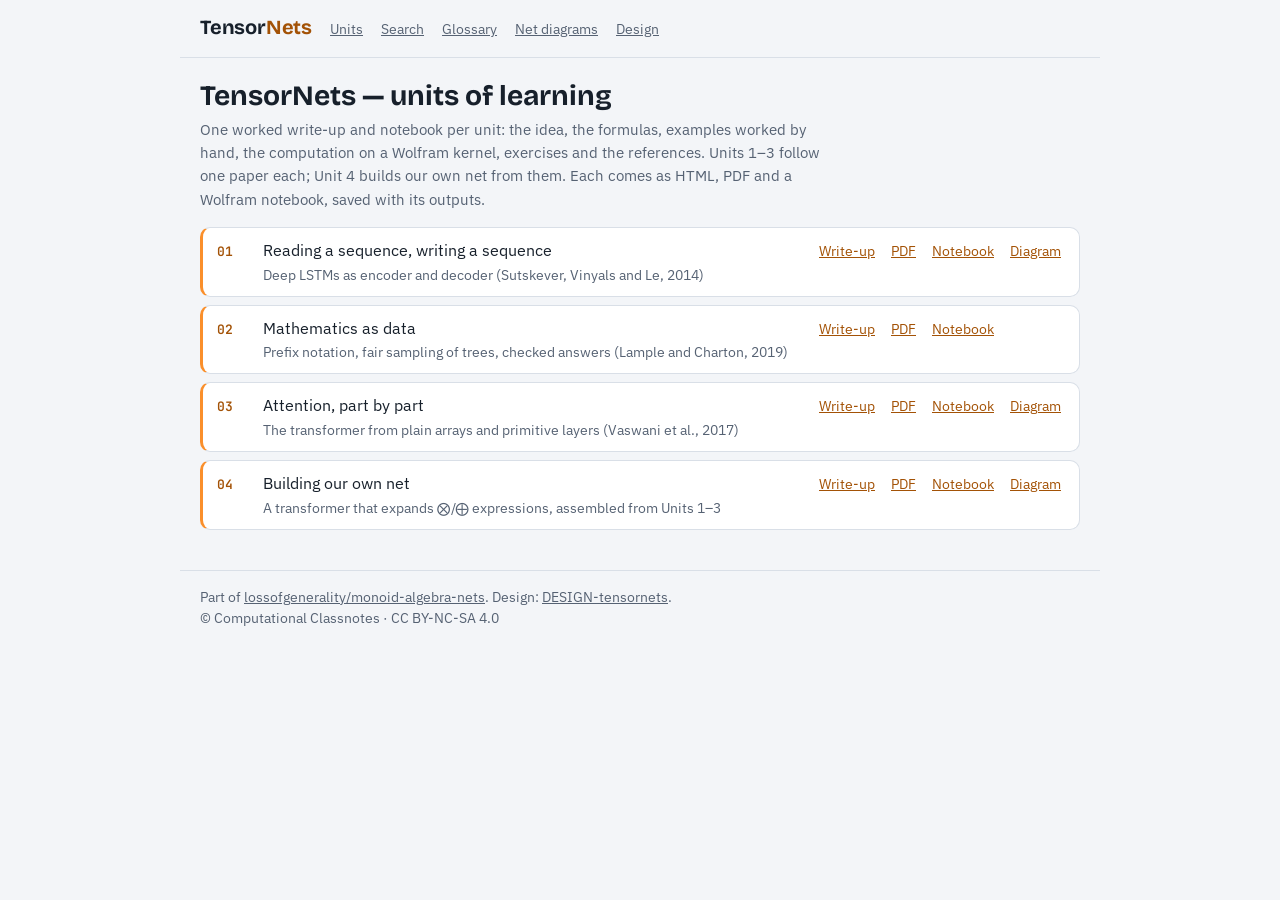
==== commit 02823498: "Repository renamed: tensor-algebra-nets is now monoid-algebra-nets (links and site addresses)" ====
--- a/docs/units/index.html
+++ b/docs/units/index.html
@@ -21,5 +21,5 @@
 </style></head><body>
 <div class="top"><a class="wm" href="../../docs/units/index.html">Tensor<b>Nets</b></a><a class="l" href="../../docs/units/index.html">Units</a><a class="l" href="../../search.html">Search</a><a class="l" href="../../docs/glossary.html">Glossary</a><a class="l" href="../../docs/net-diagrams.html">Net diagrams</a><a class="l" href="../../docs/design.html">Design</a></div>
 <main><h1>TensorNets — units of learning</h1><p class="lede">One worked write-up and notebook per unit: the idea, the formulas, examples worked by hand, the computation on a Wolfram kernel, exercises and the references. Units 1–3 follow one paper each; Unit 4 builds our own net from them. Each comes as HTML, PDF and a Wolfram notebook, saved with its outputs.</p><ol><li class="on"><span class="n">01</span><span class="t">Reading a sequence, writing a sequence<small>Deep LSTMs as encoder and decoder (Sutskever, Vinyals and Le, 2014)</small></span><span class="l"><a href="01-seq2seq.html">Write-up</a> <a href="01-seq2seq.pdf">PDF</a> <a href="../../unit1_seq2seq.nb" download>Notebook</a> <a href="https://lossofgenerality.github.io/ccn-nets/editor/net-diagram-editor.html?example=seq2seq">Diagram</a></span></li><li class="on"><span class="n">02</span><span class="t">Mathematics as data<small>Prefix notation, fair sampling of trees, checked answers (Lample and Charton, 2019)</small></span><span class="l"><a href="02-symbolic-data.html">Write-up</a> <a href="02-symbolic-data.pdf">PDF</a> <a href="../../unit2_symbolic_data.nb" download>Notebook</a></span></li><li class="on"><span class="n">03</span><span class="t">Attention, part by part<small>The transformer from plain arrays and primitive layers (Vaswani et al., 2017)</small></span><span class="l"><a href="03-transformer.html">Write-up</a> <a href="03-transformer.pdf">PDF</a> <a href="../../unit3_transformer.nb" download>Notebook</a> <a href="https://lossofgenerality.github.io/ccn-nets/editor/net-diagram-editor.html?example=transformer">Diagram</a></span></li><li class="on"><span class="n">04</span><span class="t">Building our own net<small>A transformer that expands ⨂/⨁ expressions, assembled from Units 1–3</small></span><span class="l"><a href="04-build-your-own.html">Write-up</a> <a href="04-build-your-own.pdf">PDF</a> <a href="../../unit4_build_your_own.nb" download>Notebook</a> <a href="https://lossofgenerality.github.io/ccn-nets/editor/net-diagram-editor.html?example=ownet">Diagram</a></span></li></ol></main>
-<footer>Part of <a href="https://github.com/lossofgenerality/tensor-algebra-nets">lossofgenerality/tensor-algebra-nets</a>. Design: <a href="../design.html">DESIGN-tensornets</a>.<br>© Computational Classnotes · CC BY-NC-SA 4.0</footer>
+<footer>Part of <a href="https://github.com/lossofgenerality/monoid-algebra-nets">lossofgenerality/monoid-algebra-nets</a>. Design: <a href="../design.html">DESIGN-tensornets</a>.<br>© Computational Classnotes · CC BY-NC-SA 4.0</footer>
 </body></html>
